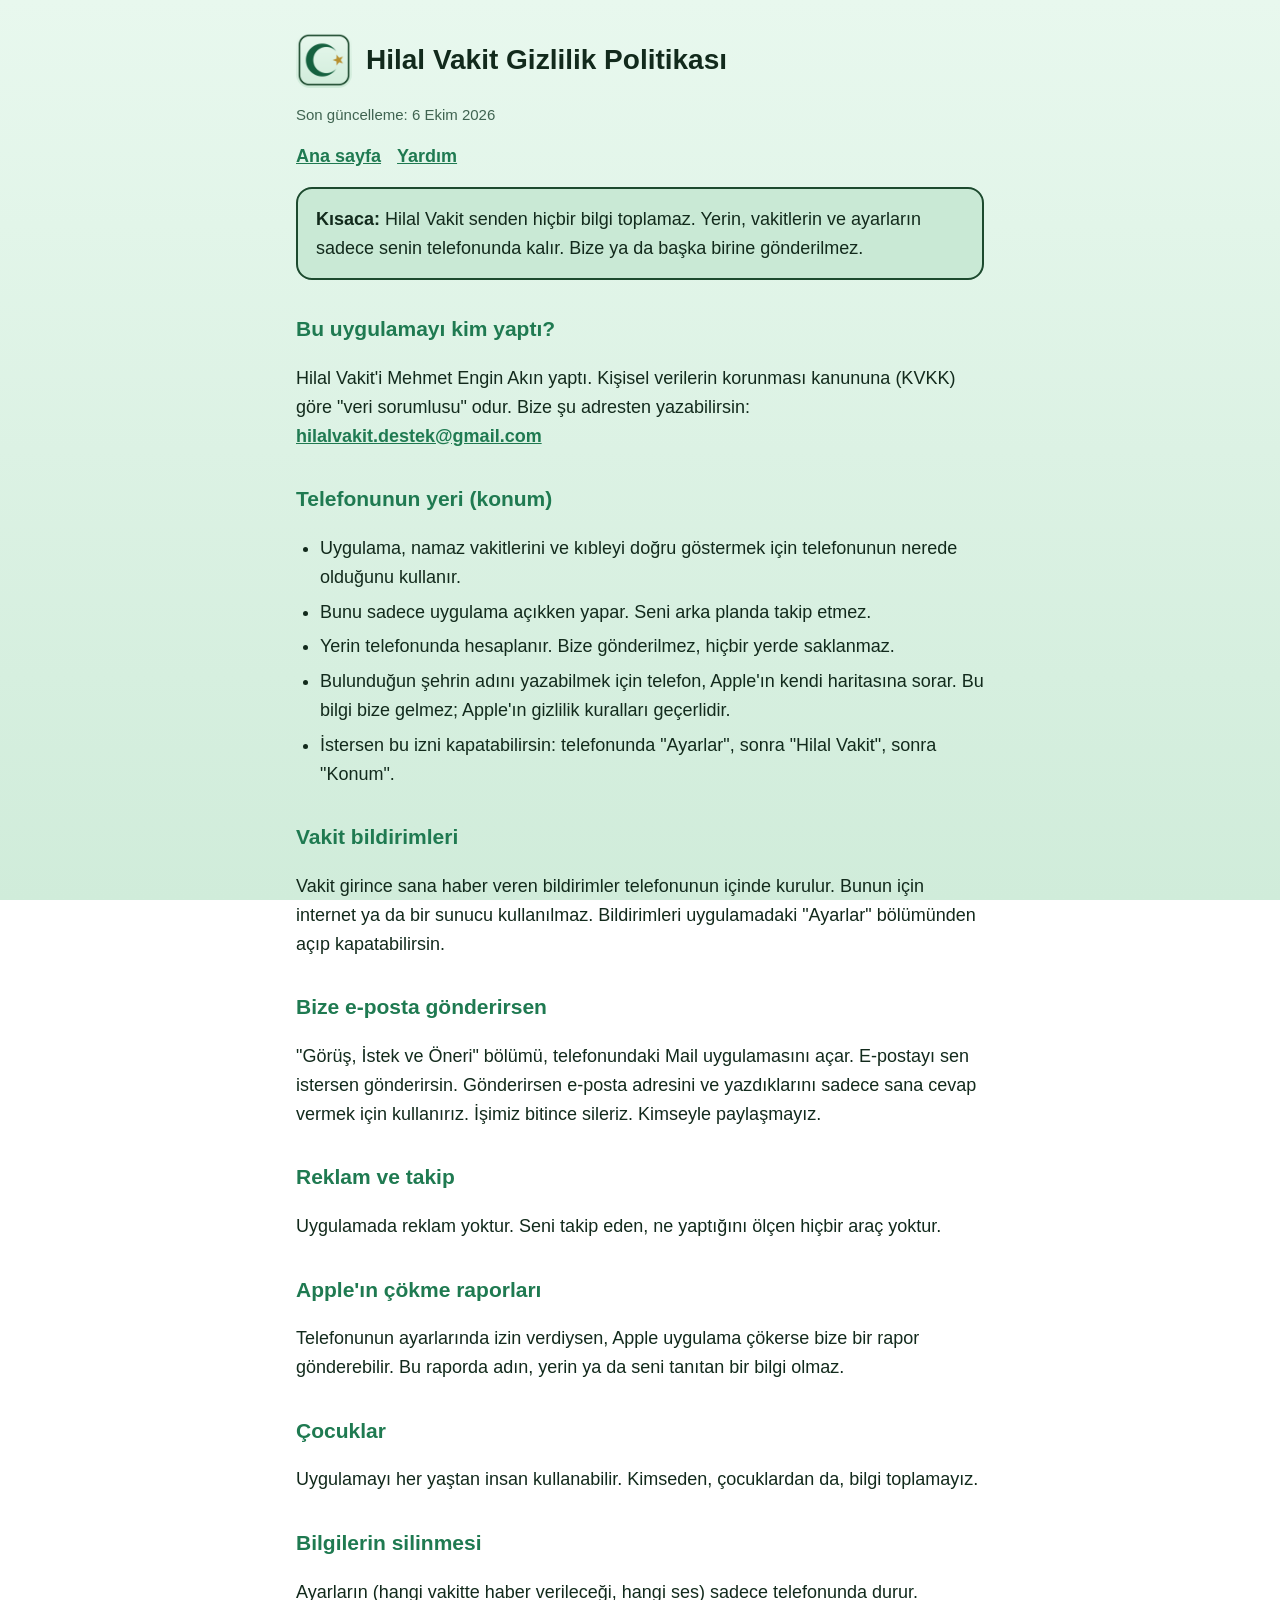
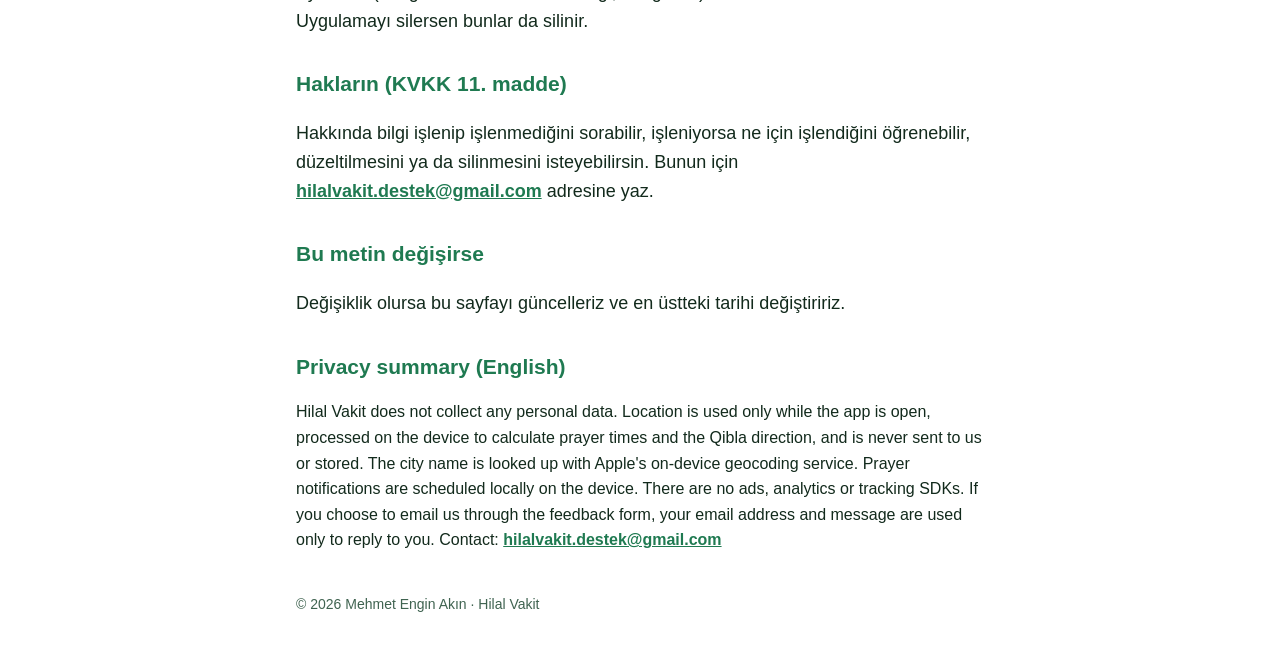
==== gizlilik.html @ ad92a2e3 "Hilal Vakit gizlilik ve yardım sayfaları Co-Authored-By: Claude Opus 5.5 <noreply@anthropic.com>" ====
<!doctype html>
<html lang="tr">
<head>
<meta charset="utf-8">
<meta name="viewport" content="width=device-width,initial-scale=1">
<title>Gizlilik — Hilal Vakit</title>
<link rel="stylesheet" href="style.css">
</head>
<body>
<main>
<header><img src="icon.png" alt=""><h1>Hilal Vakit Gizlilik Politikası</h1></header>
<p class="muted">Son güncelleme: 6 Ekim 2026</p>
<nav><a href="index.html">Ana sayfa</a><a href="destek.html">Yardım</a></nav>

<div class="card"><strong>Kısaca:</strong> Hilal Vakit senden hiçbir bilgi toplamaz. Yerin, vakitlerin ve ayarların sadece senin telefonunda kalır. Bize ya da başka birine gönderilmez.</div>

<h2>Bu uygulamayı kim yaptı?</h2>
<p>Hilal Vakit'i Mehmet Engin Akın yaptı. Kişisel verilerin korunması kanununa (KVKK) göre "veri sorumlusu" odur. Bize şu adresten yazabilirsin: <a href="mailto:hilalvakit.destek@gmail.com">hilalvakit.destek@gmail.com</a></p>

<h2>Telefonunun yeri (konum)</h2>
<ul>
<li>Uygulama, namaz vakitlerini ve kıbleyi doğru göstermek için telefonunun nerede olduğunu kullanır.</li>
<li>Bunu sadece uygulama açıkken yapar. Seni arka planda takip etmez.</li>
<li>Yerin telefonunda hesaplanır. Bize gönderilmez, hiçbir yerde saklanmaz.</li>
<li>Bulunduğun şehrin adını yazabilmek için telefon, Apple'ın kendi haritasına sorar. Bu bilgi bize gelmez; Apple'ın gizlilik kuralları geçerlidir.</li>
<li>İstersen bu izni kapatabilirsin: telefonunda "Ayarlar", sonra "Hilal Vakit", sonra "Konum".</li>
</ul>

<h2>Vakit bildirimleri</h2>
<p>Vakit girince sana haber veren bildirimler telefonunun içinde kurulur. Bunun için internet ya da bir sunucu kullanılmaz. Bildirimleri uygulamadaki "Ayarlar" bölümünden açıp kapatabilirsin.</p>

<h2>Bize e-posta gönderirsen</h2>
<p>"Görüş, İstek ve Öneri" bölümü, telefonundaki Mail uygulamasını açar. E-postayı sen istersen gönderirsin. Gönderirsen e-posta adresini ve yazdıklarını sadece sana cevap vermek için kullanırız. İşimiz bitince sileriz. Kimseyle paylaşmayız.</p>

<h2>Reklam ve takip</h2>
<p>Uygulamada reklam yoktur. Seni takip eden, ne yaptığını ölçen hiçbir araç yoktur.</p>

<h2>Apple'ın çökme raporları</h2>
<p>Telefonunun ayarlarında izin verdiysen, Apple uygulama çökerse bize bir rapor gönderebilir. Bu raporda adın, yerin ya da seni tanıtan bir bilgi olmaz.</p>

<h2>Çocuklar</h2>
<p>Uygulamayı her yaştan insan kullanabilir. Kimseden, çocuklardan da, bilgi toplamayız.</p>

<h2>Bilgilerin silinmesi</h2>
<p>Ayarların (hangi vakitte haber verileceği, hangi ses) sadece telefonunda durur. Uygulamayı silersen bunlar da silinir.</p>

<h2>Hakların (KVKK 11. madde)</h2>
<p>Hakkında bilgi işlenip işlenmediğini sorabilir, işleniyorsa ne için işlendiğini öğrenebilir, düzeltilmesini ya da silinmesini isteyebilirsin. Bunun için <a href="mailto:hilalvakit.destek@gmail.com">hilalvakit.destek@gmail.com</a> adresine yaz.</p>

<h2>Bu metin değişirse</h2>
<p>Değişiklik olursa bu sayfayı güncelleriz ve en üstteki tarihi değiştiririz.</p>

<h2 lang="en">Privacy summary (English)</h2>
<p class="en" lang="en">Hilal Vakit does not collect any personal data. Location is used only while the app is open, processed on the device to calculate prayer times and the Qibla direction, and is never sent to us or stored. The city name is looked up with Apple's on-device geocoding service. Prayer notifications are scheduled locally on the device. There are no ads, analytics or tracking SDKs. If you choose to email us through the feedback form, your email address and message are used only to reply to you. Contact: <a href="mailto:hilalvakit.destek@gmail.com">hilalvakit.destek@gmail.com</a></p>

<footer>© 2026 Mehmet Engin Akın · Hilal Vakit</footer>
</main>
</body>
</html>
---- style.css ----
:root{--bg1:#E8F8EE;--bg2:#D0ECDA;--card:#C9E9D5;--t1:#122A1C;--t2:#3F6350;--ac:#1F7A51;--frame:#1C4A2E}
@media (prefers-color-scheme:dark){:root{--bg1:#245939;--bg2:#102A1B;--card:#173824;--t1:#EEF7F1;--t2:#A9C9B4;--ac:#8ED6AC;--frame:#7ED9A8}}
*{box-sizing:border-box}
body{margin:0;min-height:100vh;background:linear-gradient(180deg,var(--bg1),var(--bg2)) fixed;color:var(--t1);
 font-family:-apple-system,BlinkMacSystemFont,"Segoe UI",Roboto,Arial,sans-serif;font-size:18px;line-height:1.6}
main{max-width:720px;margin:0 auto;padding:32px 16px 56px}
header{display:flex;align-items:center;gap:14px;margin-bottom:8px}
header img{width:56px;height:56px;border-radius:14px}
h1{font-size:28px;margin:0}
h2{font-size:21px;margin:32px 0 8px;color:var(--ac)}
.muted{color:var(--t2);font-size:15px}
.card{background:var(--card);border:2px solid var(--frame);border-radius:16px;padding:16px 18px;margin:16px 0}
a{color:var(--ac);font-weight:600}
nav{display:flex;gap:16px;flex-wrap:wrap;margin:12px 0 4px}
ol,ul{padding-left:24px}
li{margin:6px 0}
footer{margin-top:40px;font-size:14px;color:var(--t2)}
.en{font-size:16px}
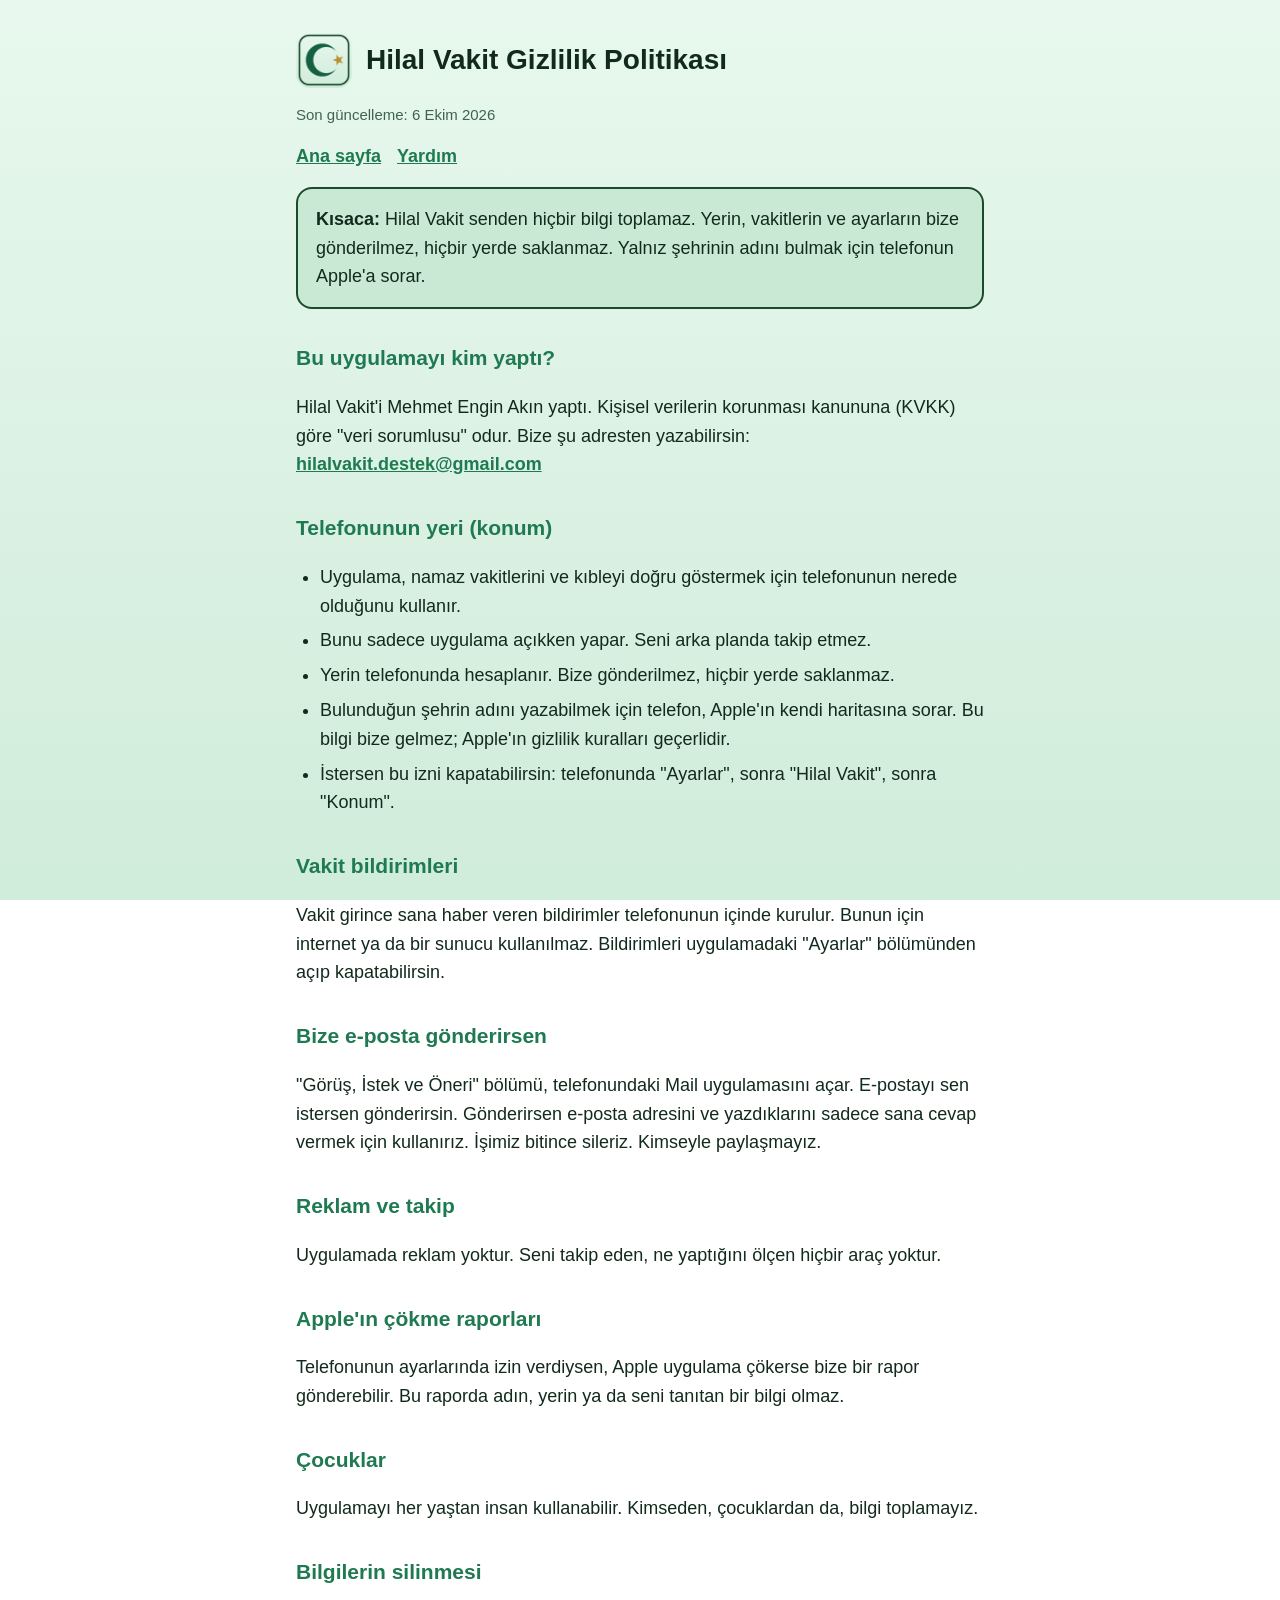
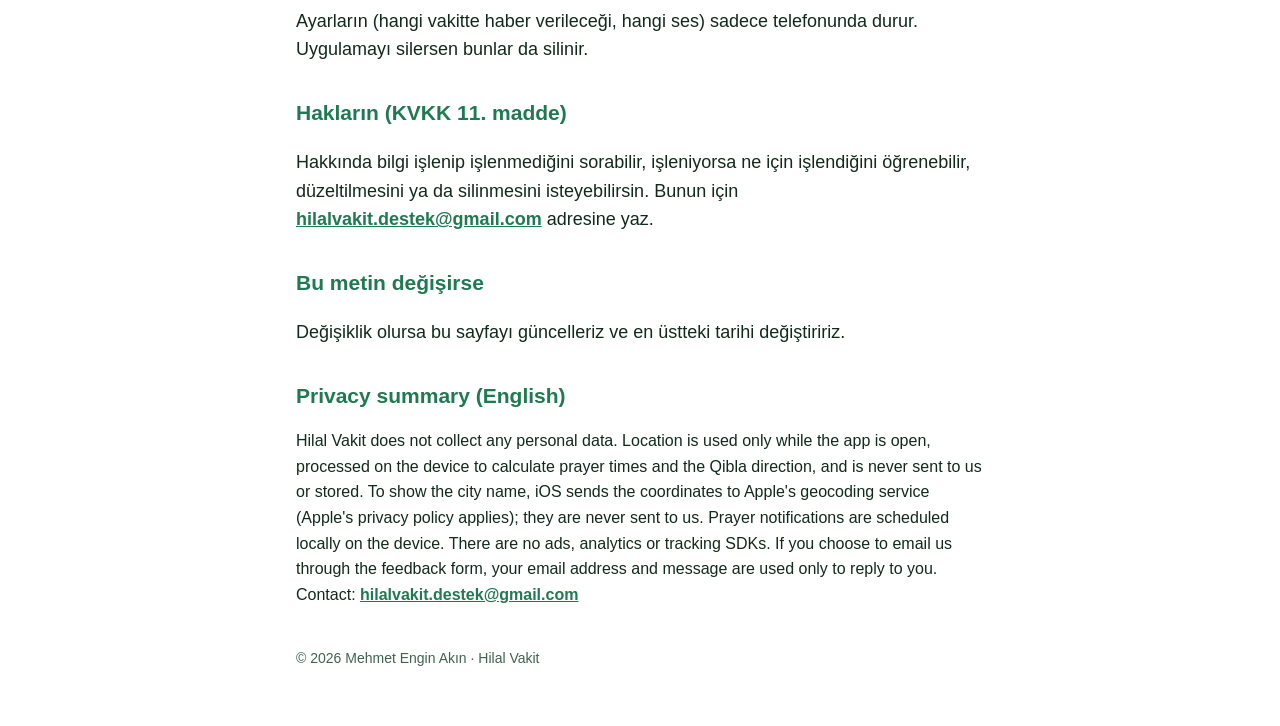
==== commit cb33a6f1: "Gizlilik: şehir adı için konumun Apple'a sorulduğu açıkça yazıldı" ====
--- a/gizlilik.html
+++ b/gizlilik.html
@@ -12,7 +12,7 @@
 <p class="muted">Son güncelleme: 6 Ekim 2026</p>
 <nav><a href="index.html">Ana sayfa</a><a href="destek.html">Yardım</a></nav>
 
-<div class="card"><strong>Kısaca:</strong> Hilal Vakit senden hiçbir bilgi toplamaz. Yerin, vakitlerin ve ayarların sadece senin telefonunda kalır. Bize ya da başka birine gönderilmez.</div>
+<div class="card"><strong>Kısaca:</strong> Hilal Vakit senden hiçbir bilgi toplamaz. Yerin, vakitlerin ve ayarların bize gönderilmez, hiçbir yerde saklanmaz. Yalnız şehrinin adını bulmak için telefonun Apple'a sorar.</div>
 
 <h2>Bu uygulamayı kim yaptı?</h2>
 <p>Hilal Vakit'i Mehmet Engin Akın yaptı. Kişisel verilerin korunması kanununa (KVKK) göre "veri sorumlusu" odur. Bize şu adresten yazabilirsin: <a href="mailto:hilalvakit.destek@gmail.com">hilalvakit.destek@gmail.com</a></p>
@@ -51,7 +51,7 @@
 <p>Değişiklik olursa bu sayfayı güncelleriz ve en üstteki tarihi değiştiririz.</p>
 
 <h2 lang="en">Privacy summary (English)</h2>
-<p class="en" lang="en">Hilal Vakit does not collect any personal data. Location is used only while the app is open, processed on the device to calculate prayer times and the Qibla direction, and is never sent to us or stored. The city name is looked up with Apple's on-device geocoding service. Prayer notifications are scheduled locally on the device. There are no ads, analytics or tracking SDKs. If you choose to email us through the feedback form, your email address and message are used only to reply to you. Contact: <a href="mailto:hilalvakit.destek@gmail.com">hilalvakit.destek@gmail.com</a></p>
+<p class="en" lang="en">Hilal Vakit does not collect any personal data. Location is used only while the app is open, processed on the device to calculate prayer times and the Qibla direction, and is never sent to us or stored. To show the city name, iOS sends the coordinates to Apple's geocoding service (Apple's privacy policy applies); they are never sent to us. Prayer notifications are scheduled locally on the device. There are no ads, analytics or tracking SDKs. If you choose to email us through the feedback form, your email address and message are used only to reply to you. Contact: <a href="mailto:hilalvakit.destek@gmail.com">hilalvakit.destek@gmail.com</a></p>
 
 <footer>© 2026 Mehmet Engin Akın · Hilal Vakit</footer>
 </main>
